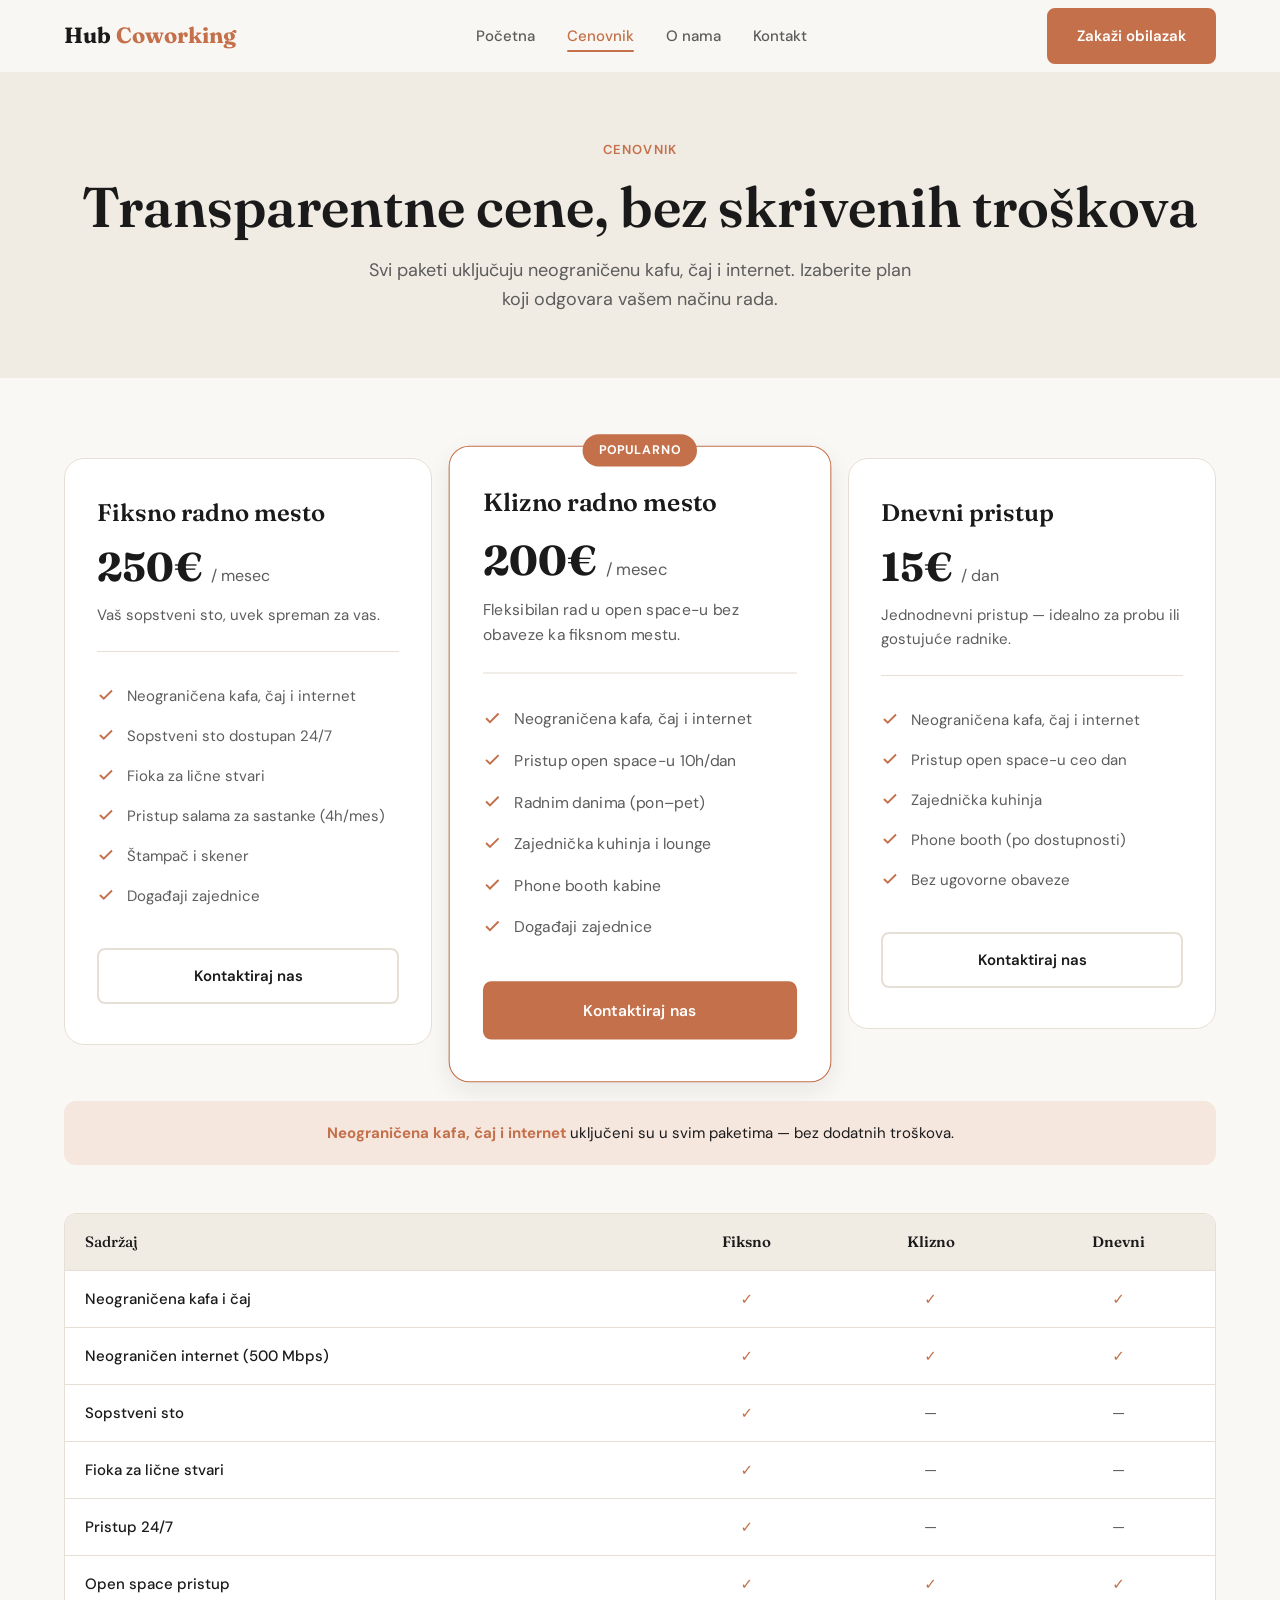
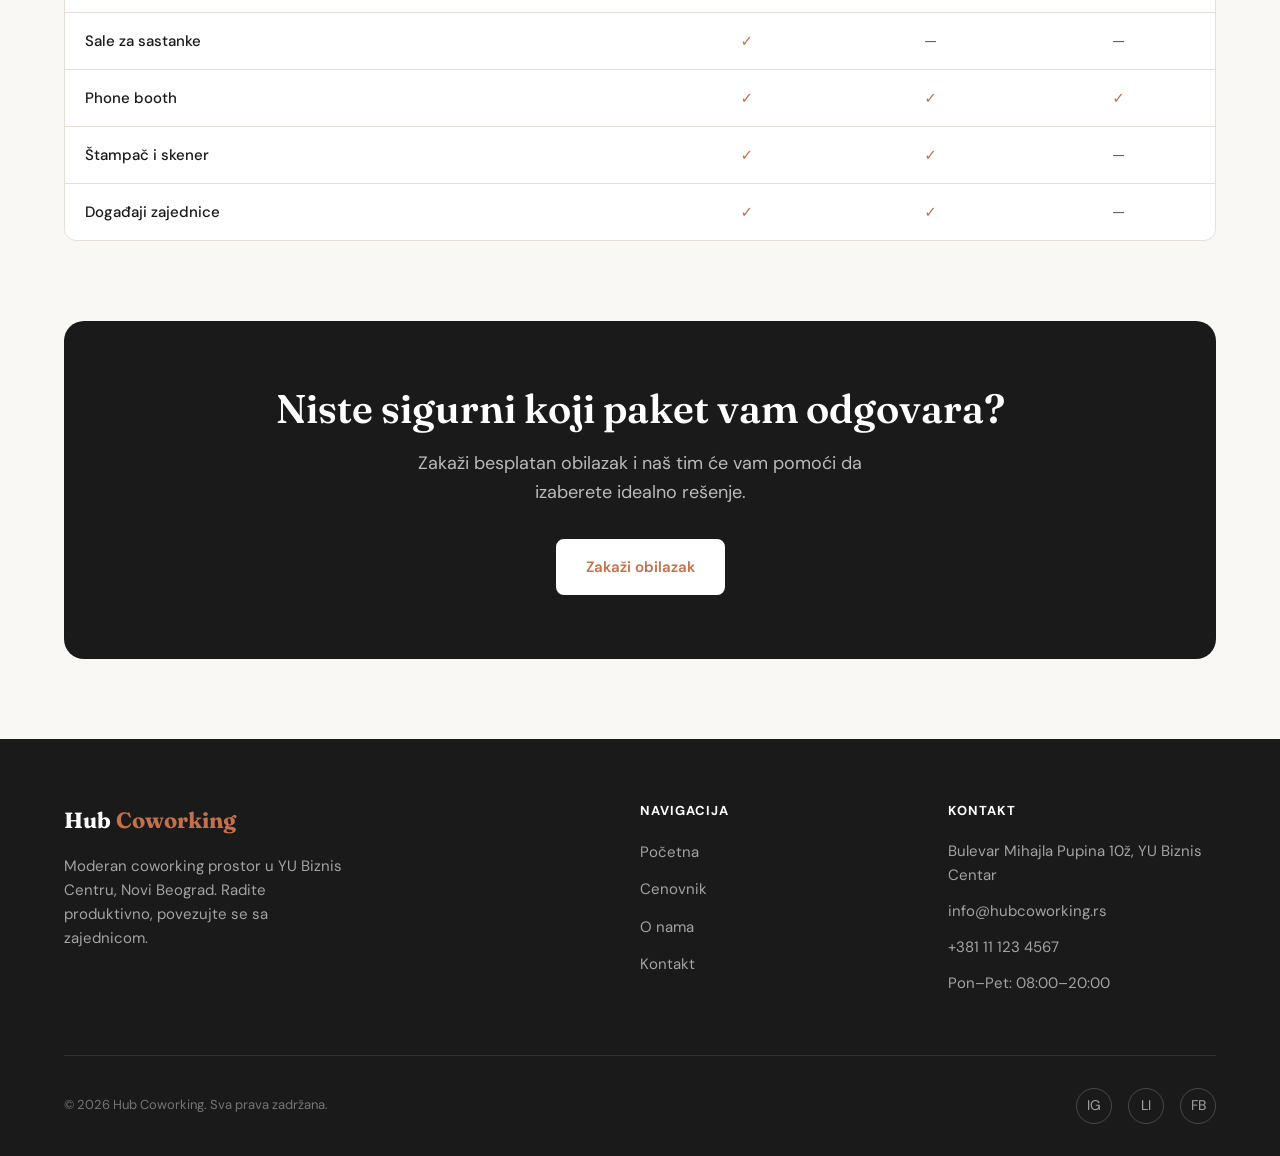
==== cenovnik.html @ 2e8828d9 "Init commit" ====
<!DOCTYPE html>
<html lang="sr">
<head>
  <meta charset="UTF-8">
  <meta name="viewport" content="width=device-width, initial-scale=1.0">
  <meta name="description" content="Cenovnik Hub Coworking — fiksno radno mesto, klizno radno mesto i dnevni pristup. Neograničena kafa, čaj i internet uključeni.">
  <title>Cenovnik — Hub Coworking</title>
  <link rel="preconnect" href="https://fonts.googleapis.com">
  <link rel="preconnect" href="https://fonts.gstatic.com" crossorigin>
  <link href="https://fonts.googleapis.com/css2?family=DM+Sans:ital,opsz,wght@0,9..40,400;0,9..40,500;0,9..40,600;0,9..40,700;1,9..40,400&family=Fraunces:opsz,wght@9..144,600;9..144,700&display=swap" rel="stylesheet">
  <link rel="stylesheet" href="css/styles.css">
</head>
<body>

  <header class="header" id="header">
    <div class="container nav">
      <a href="index.html" class="logo">Hub <span>Coworking</span></a>
      <nav class="nav-links">
        <a href="index.html">Početna</a>
        <a href="cenovnik.html" class="active">Cenovnik</a>
        <a href="o-nama.html">O nama</a>
        <a href="kontakt.html">Kontakt</a>
      </nav>
      <a href="kontakt.html" class="btn btn-primary nav-cta">Zakaži obilazak</a>
      <button class="nav-toggle" id="navToggle" aria-label="Otvori meni">
        <span></span>
        <span></span>
        <span></span>
      </button>
    </div>
  </header>

  <nav class="mobile-menu" id="mobileMenu">
    <a href="index.html">Početna</a>
    <a href="cenovnik.html" class="active">Cenovnik</a>
    <a href="o-nama.html">O nama</a>
    <a href="kontakt.html">Kontakt</a>
    <a href="kontakt.html" class="btn btn-primary">Zakaži obilazak</a>
  </nav>

  <main>
    <section class="page-hero">
      <div class="container reveal">
        <span class="section-label">Cenovnik</span>
        <h1>Transparentne cene, bez skrivenih troškova</h1>
        <p>Svi paketi uključuju neograničenu kafu, čaj i internet. Izaberite plan koji odgovara vašem načinu rada.</p>
      </div>
    </section>

    <section class="section">
      <div class="container">
        <div class="pricing-grid">
          <div class="pricing-card reveal">
            <h3>Fiksno radno mesto</h3>
            <div class="pricing-price">250€ <span>/ mesec</span></div>
            <p class="pricing-desc">Vaš sopstveni sto, uvek spreman za vas.</p>
            <ul class="pricing-features">
              <li>
                <svg width="18" height="18" viewBox="0 0 24 24" fill="none" stroke="currentColor" stroke-width="2.5"><polyline points="20 6 9 17 4 12"/></svg>
                Neograničena kafa, čaj i internet
              </li>
              <li>
                <svg width="18" height="18" viewBox="0 0 24 24" fill="none" stroke="currentColor" stroke-width="2.5"><polyline points="20 6 9 17 4 12"/></svg>
                Sopstveni sto dostupan 24/7
              </li>
              <li>
                <svg width="18" height="18" viewBox="0 0 24 24" fill="none" stroke="currentColor" stroke-width="2.5"><polyline points="20 6 9 17 4 12"/></svg>
                Fioka za lične stvari
              </li>
              <li>
                <svg width="18" height="18" viewBox="0 0 24 24" fill="none" stroke="currentColor" stroke-width="2.5"><polyline points="20 6 9 17 4 12"/></svg>
                Pristup salama za sastanke (4h/mes)
              </li>
              <li>
                <svg width="18" height="18" viewBox="0 0 24 24" fill="none" stroke="currentColor" stroke-width="2.5"><polyline points="20 6 9 17 4 12"/></svg>
                Štampač i skener
              </li>
              <li>
                <svg width="18" height="18" viewBox="0 0 24 24" fill="none" stroke="currentColor" stroke-width="2.5"><polyline points="20 6 9 17 4 12"/></svg>
                Događaji zajednice
              </li>
            </ul>
            <a href="kontakt.html" class="btn btn-outline">Kontaktiraj nas</a>
          </div>

          <div class="pricing-card featured reveal">
            <span class="pricing-badge">Popularno</span>
            <h3>Klizno radno mesto</h3>
            <div class="pricing-price">200€ <span>/ mesec</span></div>
            <p class="pricing-desc">Fleksibilan rad u open space-u bez obaveze ka fiksnom mestu.</p>
            <ul class="pricing-features">
              <li>
                <svg width="18" height="18" viewBox="0 0 24 24" fill="none" stroke="currentColor" stroke-width="2.5"><polyline points="20 6 9 17 4 12"/></svg>
                Neograničena kafa, čaj i internet
              </li>
              <li>
                <svg width="18" height="18" viewBox="0 0 24 24" fill="none" stroke="currentColor" stroke-width="2.5"><polyline points="20 6 9 17 4 12"/></svg>
                Pristup open space-u 10h/dan
              </li>
              <li>
                <svg width="18" height="18" viewBox="0 0 24 24" fill="none" stroke="currentColor" stroke-width="2.5"><polyline points="20 6 9 17 4 12"/></svg>
                Radnim danima (pon–pet)
              </li>
              <li>
                <svg width="18" height="18" viewBox="0 0 24 24" fill="none" stroke="currentColor" stroke-width="2.5"><polyline points="20 6 9 17 4 12"/></svg>
                Zajednička kuhinja i lounge
              </li>
              <li>
                <svg width="18" height="18" viewBox="0 0 24 24" fill="none" stroke="currentColor" stroke-width="2.5"><polyline points="20 6 9 17 4 12"/></svg>
                Phone booth kabine
              </li>
              <li>
                <svg width="18" height="18" viewBox="0 0 24 24" fill="none" stroke="currentColor" stroke-width="2.5"><polyline points="20 6 9 17 4 12"/></svg>
                Događaji zajednice
              </li>
            </ul>
            <a href="kontakt.html" class="btn btn-primary">Kontaktiraj nas</a>
          </div>

          <div class="pricing-card reveal">
            <h3>Dnevni pristup</h3>
            <div class="pricing-price">15€ <span>/ dan</span></div>
            <p class="pricing-desc">Jednodnevni pristup — idealno za probu ili gostujuće radnike.</p>
            <ul class="pricing-features">
              <li>
                <svg width="18" height="18" viewBox="0 0 24 24" fill="none" stroke="currentColor" stroke-width="2.5"><polyline points="20 6 9 17 4 12"/></svg>
                Neograničena kafa, čaj i internet
              </li>
              <li>
                <svg width="18" height="18" viewBox="0 0 24 24" fill="none" stroke="currentColor" stroke-width="2.5"><polyline points="20 6 9 17 4 12"/></svg>
                Pristup open space-u ceo dan
              </li>
              <li>
                <svg width="18" height="18" viewBox="0 0 24 24" fill="none" stroke="currentColor" stroke-width="2.5"><polyline points="20 6 9 17 4 12"/></svg>
                Zajednička kuhinja
              </li>
              <li>
                <svg width="18" height="18" viewBox="0 0 24 24" fill="none" stroke="currentColor" stroke-width="2.5"><polyline points="20 6 9 17 4 12"/></svg>
                Phone booth (po dostupnosti)
              </li>
              <li>
                <svg width="18" height="18" viewBox="0 0 24 24" fill="none" stroke="currentColor" stroke-width="2.5"><polyline points="20 6 9 17 4 12"/></svg>
                Bez ugovorne obaveze
              </li>
            </ul>
            <a href="kontakt.html" class="btn btn-outline">Kontaktiraj nas</a>
          </div>
        </div>

        <p class="pricing-note reveal">
          <strong>Neograničena kafa, čaj i internet</strong> uključeni su u svim paketima — bez dodatnih troškova.
        </p>

        <div class="comparison-table-wrapper reveal">
          <table class="comparison-table">
            <thead>
              <tr>
                <th>Sadržaj</th>
                <th>Fiksno</th>
                <th>Klizno</th>
                <th>Dnevni</th>
              </tr>
            </thead>
            <tbody>
              <tr>
                <td>Neograničena kafa i čaj</td>
                <td class="check">✓</td>
                <td class="check">✓</td>
                <td class="check">✓</td>
              </tr>
              <tr>
                <td>Neograničen internet (500 Mbps)</td>
                <td class="check">✓</td>
                <td class="check">✓</td>
                <td class="check">✓</td>
              </tr>
              <tr>
                <td>Sopstveni sto</td>
                <td class="check">✓</td>
                <td class="dash">—</td>
                <td class="dash">—</td>
              </tr>
              <tr>
                <td>Fioka za lične stvari</td>
                <td class="check">✓</td>
                <td class="dash">—</td>
                <td class="dash">—</td>
              </tr>
              <tr>
                <td>Pristup 24/7</td>
                <td class="check">✓</td>
                <td class="dash">—</td>
                <td class="dash">—</td>
              </tr>
              <tr>
                <td>Open space pristup</td>
                <td class="check">✓</td>
                <td class="check">✓</td>
                <td class="check">✓</td>
              </tr>
              <tr>
                <td>Sale za sastanke</td>
                <td class="check">✓</td>
                <td class="dash">—</td>
                <td class="dash">—</td>
              </tr>
              <tr>
                <td>Phone booth</td>
                <td class="check">✓</td>
                <td class="check">✓</td>
                <td class="check">✓</td>
              </tr>
              <tr>
                <td>Štampač i skener</td>
                <td class="check">✓</td>
                <td class="check">✓</td>
                <td class="dash">—</td>
              </tr>
              <tr>
                <td>Događaji zajednice</td>
                <td class="check">✓</td>
                <td class="check">✓</td>
                <td class="dash">—</td>
              </tr>
            </tbody>
          </table>
        </div>
      </div>
    </section>

    <section class="section" style="padding-top: 0;">
      <div class="container reveal">
        <div class="cta-banner">
          <h2>Niste sigurni koji paket vam odgovara?</h2>
          <p>Zakaži besplatan obilazak i naš tim će vam pomoći da izaberete idealno rešenje.</p>
          <a href="kontakt.html" class="btn btn-white">Zakaži obilazak</a>
        </div>
      </div>
    </section>
  </main>

  <footer class="footer">
    <div class="container">
      <div class="footer-grid">
        <div class="footer-brand">
          <a href="index.html" class="logo">Hub <span>Coworking</span></a>
          <p>Moderan coworking prostor u YU Biznis Centru, Novi Beograd. Radite produktivno, povezujte se sa zajednicom.</p>
        </div>
        <div>
          <h4>Navigacija</h4>
          <ul class="footer-links">
            <li><a href="index.html">Početna</a></li>
            <li><a href="cenovnik.html">Cenovnik</a></li>
            <li><a href="o-nama.html">O nama</a></li>
            <li><a href="kontakt.html">Kontakt</a></li>
          </ul>
        </div>
        <div>
          <h4>Kontakt</h4>
          <ul class="footer-contact">
            <li>Bulevar Mihajla Pupina 10ž, YU Biznis Centar</li>
            <li>info@hubcoworking.rs</li>
            <li>+381 11 123 4567</li>
            <li>Pon–Pet: 08:00–20:00</li>
          </ul>
        </div>
      </div>
      <div class="footer-bottom">
        <p>&copy; 2026 Hub Coworking. Sva prava zadržana.</p>
        <div class="footer-social">
          <a href="#" aria-label="Instagram">IG</a>
          <a href="#" aria-label="LinkedIn">LI</a>
          <a href="#" aria-label="Facebook">FB</a>
        </div>
      </div>
    </div>
  </footer>

  <script src="js/main.js"></script>
</body>
</html>
---- css/styles.css ----
/* ============================================
   Hub Coworking — Design System & Styles
   ============================================ */

/* --- CSS Custom Properties --- */
:root {
  --color-bg: #FAF8F5;
  --color-bg-alt: #F0EBE3;
  --color-surface: #FFFFFF;
  --color-text: #1A1A1A;
  --color-text-muted: #5C5C5C;
  --color-accent: #C4704A;
  --color-accent-hover: #A85A38;
  --color-accent-light: #F5E6DE;
  --color-border: #E5DFD6;
  --color-dark: #1A1A1A;

  --font-body: 'DM Sans', system-ui, sans-serif;
  --font-heading: 'Fraunces', Georgia, serif;

  --container-max: 1200px;
  --header-height: 72px;
  --radius-sm: 8px;
  --radius-md: 12px;
  --radius-lg: 20px;
  --shadow-sm: 0 2px 8px rgba(26, 26, 26, 0.06);
  --shadow-md: 0 8px 24px rgba(26, 26, 26, 0.08);
  --shadow-lg: 0 16px 48px rgba(26, 26, 26, 0.12);
  --transition: 0.25s ease;
}

/* --- Reset & Base --- */
*,
*::before,
*::after {
  box-sizing: border-box;
  margin: 0;
  padding: 0;
}

html {
  scroll-behavior: smooth;
}

body {
  font-family: var(--font-body);
  font-size: 1rem;
  line-height: 1.6;
  color: var(--color-text);
  background-color: var(--color-bg);
  -webkit-font-smoothing: antialiased;
}

img {
  max-width: 100%;
  height: auto;
  display: block;
}

a {
  color: inherit;
  text-decoration: none;
  transition: color var(--transition);
}

ul {
  list-style: none;
}

h1, h2, h3, h4 {
  font-family: var(--font-heading);
  font-weight: 600;
  line-height: 1.2;
}

h1 { font-size: clamp(2.25rem, 5vw, 3.5rem); }
h2 { font-size: clamp(1.75rem, 3.5vw, 2.5rem); }
h3 { font-size: clamp(1.25rem, 2.5vw, 1.5rem); }

p {
  color: var(--color-text-muted);
}

/* --- Layout --- */
.container {
  width: 100%;
  max-width: var(--container-max);
  margin: 0 auto;
  padding: 0 1.5rem;
}

.section {
  padding: 5rem 0;
}

.section-header {
  text-align: center;
  max-width: 640px;
  margin: 0 auto 3rem;
}

.section-header h2 {
  margin-bottom: 1rem;
  color: var(--color-text);
}

.section-header p {
  font-size: 1.125rem;
}

.section-label {
  display: inline-block;
  font-size: 0.8125rem;
  font-weight: 600;
  letter-spacing: 0.08em;
  text-transform: uppercase;
  color: var(--color-accent);
  margin-bottom: 0.75rem;
}

.grid-2 {
  display: grid;
  grid-template-columns: 1fr;
  gap: 3rem;
  align-items: center;
}

.grid-3 {
  display: grid;
  grid-template-columns: 1fr;
  gap: 1.5rem;
}

/* --- Buttons --- */
.btn {
  display: inline-flex;
  align-items: center;
  justify-content: center;
  gap: 0.5rem;
  padding: 0.875rem 1.75rem;
  font-family: var(--font-body);
  font-size: 0.9375rem;
  font-weight: 600;
  border-radius: var(--radius-sm);
  border: 2px solid transparent;
  cursor: pointer;
  transition: all var(--transition);
  white-space: nowrap;
}

.btn-primary {
  background-color: var(--color-accent);
  color: #fff;
  border-color: var(--color-accent);
}

.btn-primary:hover {
  background-color: var(--color-accent-hover);
  border-color: var(--color-accent-hover);
  color: #fff;
}

.btn-outline {
  background-color: transparent;
  color: var(--color-text);
  border-color: var(--color-border);
}

.btn-outline:hover {
  border-color: var(--color-accent);
  color: var(--color-accent);
}

.btn-outline-light {
  background-color: transparent;
  color: #fff;
  border-color: rgba(255, 255, 255, 0.5);
}

.btn-outline-light:hover {
  background-color: rgba(255, 255, 255, 0.1);
  border-color: #fff;
  color: #fff;
}

.btn-white {
  background-color: #fff;
  color: var(--color-accent);
  border-color: #fff;
}

.btn-white:hover {
  background-color: var(--color-accent-light);
  color: var(--color-accent-hover);
}

.btn-group {
  display: flex;
  flex-wrap: wrap;
  gap: 1rem;
}

/* --- Header / Nav --- */
.header {
  position: fixed;
  top: 0;
  left: 0;
  right: 0;
  z-index: 1000;
  height: var(--header-height);
  background-color: rgba(250, 248, 245, 0.92);
  backdrop-filter: blur(12px);
  border-bottom: 1px solid transparent;
  transition: box-shadow var(--transition), border-color var(--transition);
}

.header.scrolled {
  box-shadow: var(--shadow-sm);
  border-bottom-color: var(--color-border);
}

.nav {
  display: flex;
  align-items: center;
  justify-content: space-between;
  height: var(--header-height);
}

.logo {
  font-family: var(--font-heading);
  font-size: 1.375rem;
  font-weight: 700;
  color: var(--color-text);
}

.logo span {
  color: var(--color-accent);
}

.nav-links {
  display: none;
  align-items: center;
  gap: 2rem;
}

.nav-links a {
  font-size: 0.9375rem;
  font-weight: 500;
  color: var(--color-text-muted);
  position: relative;
}

.nav-links a:hover,
.nav-links a.active {
  color: var(--color-accent);
}

.nav-links a.active::after {
  content: '';
  position: absolute;
  bottom: -4px;
  left: 0;
  right: 0;
  height: 2px;
  background-color: var(--color-accent);
  border-radius: 1px;
}

.nav-cta {
  display: none;
}

.nav-toggle {
  display: flex;
  flex-direction: column;
  justify-content: center;
  gap: 5px;
  width: 40px;
  height: 40px;
  background: none;
  border: none;
  cursor: pointer;
  padding: 8px;
}

.nav-toggle span {
  display: block;
  width: 100%;
  height: 2px;
  background-color: var(--color-text);
  border-radius: 2px;
  transition: all var(--transition);
}

.nav-toggle.open span:nth-child(1) {
  transform: translateY(7px) rotate(45deg);
}

.nav-toggle.open span:nth-child(2) {
  opacity: 0;
}

.nav-toggle.open span:nth-child(3) {
  transform: translateY(-7px) rotate(-45deg);
}

.mobile-menu {
  position: fixed;
  top: var(--header-height);
  left: 0;
  right: 0;
  bottom: 0;
  background-color: var(--color-bg);
  padding: 2rem 1.5rem;
  transform: translateX(100%);
  transition: transform var(--transition);
  z-index: 999;
  overflow-y: auto;
}

.mobile-menu.open {
  transform: translateX(0);
}

.mobile-menu a {
  display: block;
  font-size: 1.25rem;
  font-weight: 500;
  padding: 1rem 0;
  border-bottom: 1px solid var(--color-border);
  color: var(--color-text);
}

.mobile-menu a.active {
  color: var(--color-accent);
}

.mobile-menu .btn {
  width: 100%;
  margin-top: 1.5rem;
}

/* --- Hero --- */
.hero {
  position: relative;
  min-height: 90vh;
  display: flex;
  align-items: center;
  padding-top: var(--header-height);
  overflow: hidden;
}

.hero-bg {
  position: absolute;
  inset: 0;
  z-index: 0;
}

.hero-bg img {
  width: 100%;
  height: 100%;
  object-fit: cover;
}

.hero-overlay {
  position: absolute;
  inset: 0;
  background: linear-gradient(
    135deg,
    rgba(26, 26, 26, 0.75) 0%,
    rgba(26, 26, 26, 0.45) 100%
  );
}

.hero-content {
  position: relative;
  z-index: 1;
  max-width: 720px;
  color: #fff;
  padding: 4rem 0;
}

.hero-content h1 {
  color: #fff;
  margin-bottom: 1.25rem;
}

.hero-content .hero-subtitle {
  font-size: 1.125rem;
  color: rgba(255, 255, 255, 0.85);
  margin-bottom: 0.5rem;
}

.hero-content .hero-address {
  display: inline-flex;
  align-items: center;
  gap: 0.5rem;
  font-size: 0.9375rem;
  color: rgba(255, 255, 255, 0.7);
  margin-bottom: 2rem;
}

.hero-content .hero-address svg {
  flex-shrink: 0;
}

/* --- Page Hero (inner pages) --- */
.page-hero {
  padding: calc(var(--header-height) + 4rem) 0 4rem;
  background-color: var(--color-bg-alt);
  text-align: center;
}

.page-hero h1 {
  margin-bottom: 1rem;
}

.page-hero p {
  font-size: 1.125rem;
  max-width: 560px;
  margin: 0 auto;
}

/* --- Cards --- */
.card {
  background-color: var(--color-surface);
  border-radius: var(--radius-md);
  padding: 2rem;
  box-shadow: var(--shadow-sm);
  border: 1px solid var(--color-border);
  transition: box-shadow var(--transition), transform var(--transition);
}

.card:hover {
  box-shadow: var(--shadow-md);
}

/* --- Amenity Cards --- */
.amenities-grid {
  display: grid;
  grid-template-columns: 1fr;
  gap: 1.5rem;
}

.amenity-card {
  background-color: var(--color-surface);
  border-radius: var(--radius-md);
  padding: 1.75rem;
  border: 1px solid var(--color-border);
  text-align: center;
  transition: transform var(--transition), box-shadow var(--transition);
}

.amenity-card:hover {
  transform: translateY(-4px);
  box-shadow: var(--shadow-md);
}

.amenity-icon {
  width: 56px;
  height: 56px;
  margin: 0 auto 1rem;
  background-color: var(--color-accent-light);
  border-radius: var(--radius-sm);
  display: flex;
  align-items: center;
  justify-content: center;
  font-size: 1.5rem;
}

.amenity-card h3 {
  font-family: var(--font-body);
  font-size: 1.0625rem;
  font-weight: 600;
  margin-bottom: 0.5rem;
  color: var(--color-text);
}

.amenity-card p {
  font-size: 0.875rem;
}

/* --- Gallery --- */
.gallery-grid {
  display: grid;
  grid-template-columns: 1fr;
  gap: 1rem;
}

.gallery-item {
  border-radius: var(--radius-md);
  overflow: hidden;
  aspect-ratio: 4 / 3;
}

.gallery-item img {
  width: 100%;
  height: 100%;
  object-fit: cover;
  transition: transform 0.4s ease;
}

.gallery-item:hover img {
  transform: scale(1.05);
}

/* --- Pricing Cards --- */
.pricing-grid {
  display: grid;
  grid-template-columns: 1fr;
  gap: 1.5rem;
  align-items: start;
}

.pricing-card {
  background-color: var(--color-surface);
  border-radius: var(--radius-lg);
  padding: 2.5rem 2rem;
  border: 1px solid var(--color-border);
  position: relative;
  transition: box-shadow var(--transition), transform var(--transition);
}

.pricing-card:hover {
  box-shadow: var(--shadow-md);
}

.pricing-card.featured {
  border-color: var(--color-accent);
  box-shadow: var(--shadow-md);
}

.pricing-badge {
  position: absolute;
  top: -12px;
  left: 50%;
  transform: translateX(-50%);
  background-color: var(--color-accent);
  color: #fff;
  font-size: 0.75rem;
  font-weight: 700;
  letter-spacing: 0.05em;
  text-transform: uppercase;
  padding: 0.375rem 1rem;
  border-radius: 100px;
}

.pricing-card h3 {
  font-family: var(--font-heading);
  margin-bottom: 0.5rem;
}

.pricing-price {
  font-family: var(--font-heading);
  font-size: 2.5rem;
  font-weight: 700;
  color: var(--color-text);
  margin-bottom: 0.25rem;
}

.pricing-price span {
  font-family: var(--font-body);
  font-size: 1rem;
  font-weight: 400;
  color: var(--color-text-muted);
}

.pricing-desc {
  font-size: 0.9375rem;
  margin-bottom: 1.5rem;
  padding-bottom: 1.5rem;
  border-bottom: 1px solid var(--color-border);
}

.pricing-features {
  margin-bottom: 2rem;
}

.pricing-features li {
  display: flex;
  align-items: flex-start;
  gap: 0.75rem;
  padding: 0.5rem 0;
  font-size: 0.9375rem;
  color: var(--color-text-muted);
}

.pricing-features li svg {
  flex-shrink: 0;
  margin-top: 2px;
  color: var(--color-accent);
}

.pricing-card .btn {
  width: 100%;
}

.pricing-note {
  text-align: center;
  margin-top: 2rem;
  padding: 1.25rem 1.5rem;
  background-color: var(--color-accent-light);
  border-radius: var(--radius-md);
  font-size: 0.9375rem;
  color: var(--color-text);
}

.pricing-note strong {
  color: var(--color-accent);
}

/* --- Comparison Table --- */
.comparison-table-wrapper {
  overflow-x: auto;
  margin-top: 3rem;
  border-radius: var(--radius-md);
  border: 1px solid var(--color-border);
  background-color: var(--color-surface);
}

.comparison-table {
  width: 100%;
  border-collapse: collapse;
  font-size: 0.9375rem;
}

.comparison-table th,
.comparison-table td {
  padding: 1rem 1.25rem;
  text-align: center;
  border-bottom: 1px solid var(--color-border);
}

.comparison-table th:first-child,
.comparison-table td:first-child {
  text-align: left;
  font-weight: 500;
  color: var(--color-text);
}

.comparison-table thead th {
  background-color: var(--color-bg-alt);
  font-family: var(--font-heading);
  font-weight: 600;
  color: var(--color-text);
}

.comparison-table tbody tr:last-child td {
  border-bottom: none;
}

.comparison-table .check {
  color: var(--color-accent);
  font-weight: 700;
}

.comparison-table .dash {
  color: var(--color-text-muted);
}

/* --- CTA Banner --- */
.cta-banner {
  background-color: var(--color-dark);
  border-radius: var(--radius-lg);
  padding: 4rem 2rem;
  text-align: center;
  color: #fff;
}

.cta-banner h2 {
  color: #fff;
  margin-bottom: 1rem;
}

.cta-banner p {
  color: rgba(255, 255, 255, 0.7);
  font-size: 1.125rem;
  margin-bottom: 2rem;
  max-width: 480px;
  margin-left: auto;
  margin-right: auto;
}

/* --- About Page --- */
.values-grid {
  display: grid;
  grid-template-columns: 1fr;
  gap: 1.5rem;
}

.value-card {
  background-color: var(--color-surface);
  border-radius: var(--radius-md);
  padding: 2rem;
  border: 1px solid var(--color-border);
}

.value-card .value-number {
  font-family: var(--font-heading);
  font-size: 2rem;
  font-weight: 700;
  color: var(--color-accent);
  margin-bottom: 0.75rem;
}

.value-card h3 {
  font-family: var(--font-body);
  font-size: 1.125rem;
  font-weight: 600;
  margin-bottom: 0.5rem;
}

.stats-grid {
  display: grid;
  grid-template-columns: repeat(2, 1fr);
  gap: 1.5rem;
}

.stat-item {
  text-align: center;
  padding: 2rem 1rem;
  background-color: var(--color-surface);
  border-radius: var(--radius-md);
  border: 1px solid var(--color-border);
}

.stat-number {
  font-family: var(--font-heading);
  font-size: 2.5rem;
  font-weight: 700;
  color: var(--color-accent);
  line-height: 1;
  margin-bottom: 0.5rem;
}

.stat-label {
  font-size: 0.875rem;
  color: var(--color-text-muted);
}

.about-image {
  border-radius: var(--radius-lg);
  overflow: hidden;
  box-shadow: var(--shadow-md);
}

.about-image img {
  width: 100%;
  height: 100%;
  object-fit: cover;
}

/* --- Contact Page --- */
.contact-grid {
  display: grid;
  grid-template-columns: 1fr;
  gap: 3rem;
}

.contact-info-card {
  background-color: var(--color-surface);
  border-radius: var(--radius-md);
  padding: 2rem;
  border: 1px solid var(--color-border);
}

.contact-info-item {
  display: flex;
  gap: 1rem;
  padding: 1rem 0;
  border-bottom: 1px solid var(--color-border);
}

.contact-info-item:last-child {
  border-bottom: none;
}

.contact-info-icon {
  width: 44px;
  height: 44px;
  background-color: var(--color-accent-light);
  border-radius: var(--radius-sm);
  display: flex;
  align-items: center;
  justify-content: center;
  flex-shrink: 0;
  font-size: 1.125rem;
}

.contact-info-item h4 {
  font-family: var(--font-body);
  font-size: 0.8125rem;
  font-weight: 600;
  text-transform: uppercase;
  letter-spacing: 0.05em;
  color: var(--color-text-muted);
  margin-bottom: 0.25rem;
}

.contact-info-item p,
.contact-info-item a {
  font-size: 0.9375rem;
  color: var(--color-text);
}

.contact-info-item a:hover {
  color: var(--color-accent);
}

/* --- Form --- */
.form {
  background-color: var(--color-surface);
  border-radius: var(--radius-md);
  padding: 2rem;
  border: 1px solid var(--color-border);
}

.form-group {
  margin-bottom: 1.25rem;
}

.form-group label {
  display: block;
  font-size: 0.875rem;
  font-weight: 600;
  margin-bottom: 0.5rem;
  color: var(--color-text);
}

.form-group input,
.form-group select,
.form-group textarea {
  width: 100%;
  padding: 0.75rem 1rem;
  font-family: var(--font-body);
  font-size: 0.9375rem;
  border: 1px solid var(--color-border);
  border-radius: var(--radius-sm);
  background-color: var(--color-bg);
  color: var(--color-text);
  transition: border-color var(--transition), box-shadow var(--transition);
}

.form-group input:focus,
.form-group select:focus,
.form-group textarea:focus {
  outline: none;
  border-color: var(--color-accent);
  box-shadow: 0 0 0 3px var(--color-accent-light);
}

.form-group textarea {
  min-height: 140px;
  resize: vertical;
}

.form-group.error input,
.form-group.error select,
.form-group.error textarea {
  border-color: #D64545;
}

.form-error {
  font-size: 0.8125rem;
  color: #D64545;
  margin-top: 0.375rem;
  display: none;
}

.form-group.error .form-error {
  display: block;
}

.form-success {
  display: none;
  text-align: center;
  padding: 3rem 2rem;
}

.form-success.visible {
  display: block;
}

.form-success-icon {
  width: 64px;
  height: 64px;
  margin: 0 auto 1.5rem;
  background-color: #E8F5E9;
  border-radius: 50%;
  display: flex;
  align-items: center;
  justify-content: center;
  font-size: 1.75rem;
}

.form-success h3 {
  margin-bottom: 0.75rem;
}

.form-body.hidden {
  display: none;
}

/* --- Map --- */
.map-container {
  border-radius: var(--radius-md);
  overflow: hidden;
  border: 1px solid var(--color-border);
  margin-top: 3rem;
}

.map-container iframe {
  width: 100%;
  height: 400px;
  border: 0;
  display: block;
}

/* --- Footer --- */
.footer {
  background-color: var(--color-dark);
  color: rgba(255, 255, 255, 0.7);
  padding: 4rem 0 2rem;
}

.footer-grid {
  display: grid;
  grid-template-columns: 1fr;
  gap: 2.5rem;
  margin-bottom: 3rem;
}

.footer-brand .logo {
  color: #fff;
  margin-bottom: 1rem;
  display: inline-block;
}

.footer-brand p {
  font-size: 0.9375rem;
  color: rgba(255, 255, 255, 0.6);
  max-width: 280px;
}

.footer h4 {
  font-family: var(--font-body);
  font-size: 0.8125rem;
  font-weight: 700;
  text-transform: uppercase;
  letter-spacing: 0.08em;
  color: #fff;
  margin-bottom: 1.25rem;
}

.footer-links li {
  margin-bottom: 0.75rem;
}

.footer-links a {
  font-size: 0.9375rem;
  color: rgba(255, 255, 255, 0.6);
  transition: color var(--transition);
}

.footer-links a:hover {
  color: var(--color-accent);
}

.footer-contact li {
  font-size: 0.9375rem;
  margin-bottom: 0.75rem;
  color: rgba(255, 255, 255, 0.6);
}

.footer-bottom {
  padding-top: 2rem;
  border-top: 1px solid rgba(255, 255, 255, 0.1);
  display: flex;
  flex-direction: column;
  gap: 1rem;
  align-items: center;
  text-align: center;
}

.footer-bottom p {
  font-size: 0.8125rem;
  color: rgba(255, 255, 255, 0.4);
}

.footer-social {
  display: flex;
  gap: 1rem;
}

.footer-social a {
  width: 36px;
  height: 36px;
  border-radius: 50%;
  border: 1px solid rgba(255, 255, 255, 0.2);
  display: flex;
  align-items: center;
  justify-content: center;
  font-size: 0.875rem;
  color: rgba(255, 255, 255, 0.6);
  transition: all var(--transition);
}

.footer-social a:hover {
  background-color: var(--color-accent);
  border-color: var(--color-accent);
  color: #fff;
}

/* --- Intro Section --- */
.intro-text h2 {
  margin-bottom: 1.25rem;
}

.intro-text p {
  margin-bottom: 1rem;
  font-size: 1.0625rem;
}

.intro-image {
  border-radius: var(--radius-lg);
  overflow: hidden;
  box-shadow: var(--shadow-md);
}

.intro-image img {
  width: 100%;
  height: 100%;
  object-fit: cover;
  aspect-ratio: 4 / 3;
}

/* --- Text Link --- */
.text-link {
  display: inline-flex;
  align-items: center;
  gap: 0.5rem;
  font-weight: 600;
  color: var(--color-accent);
  margin-top: 2rem;
  transition: gap var(--transition);
}

.text-link:hover {
  gap: 0.75rem;
}

/* --- Reveal Animation --- */
.reveal {
  opacity: 0;
  transform: translateY(24px);
  transition: opacity 0.6s ease, transform 0.6s ease;
}

.reveal.visible {
  opacity: 1;
  transform: translateY(0);
}

/* --- Responsive --- */
@media (min-width: 768px) {
  .grid-2 {
    grid-template-columns: 1fr 1fr;
  }

  .grid-3 {
    grid-template-columns: repeat(3, 1fr);
  }

  .amenities-grid {
    grid-template-columns: repeat(2, 1fr);
  }

  .gallery-grid {
    grid-template-columns: repeat(2, 1fr);
  }

  .pricing-grid {
    grid-template-columns: repeat(3, 1fr);
  }

  .pricing-card.featured {
    transform: scale(1.04);
  }

  .values-grid {
    grid-template-columns: repeat(3, 1fr);
  }

  .contact-grid {
    grid-template-columns: 1fr 1fr;
  }

  .footer-grid {
    grid-template-columns: 2fr 1fr 1fr;
  }

  .footer-bottom {
    flex-direction: row;
    justify-content: space-between;
    text-align: left;
  }
}

@media (min-width: 1024px) {
  .nav-links {
    display: flex;
  }

  .nav-cta {
    display: inline-flex;
  }

  .nav-toggle {
    display: none;
  }

  .amenities-grid {
    grid-template-columns: repeat(3, 1fr);
  }

  .gallery-grid {
    grid-template-columns: repeat(3, 1fr);
  }

  .stats-grid {
    grid-template-columns: repeat(4, 1fr);
  }
}
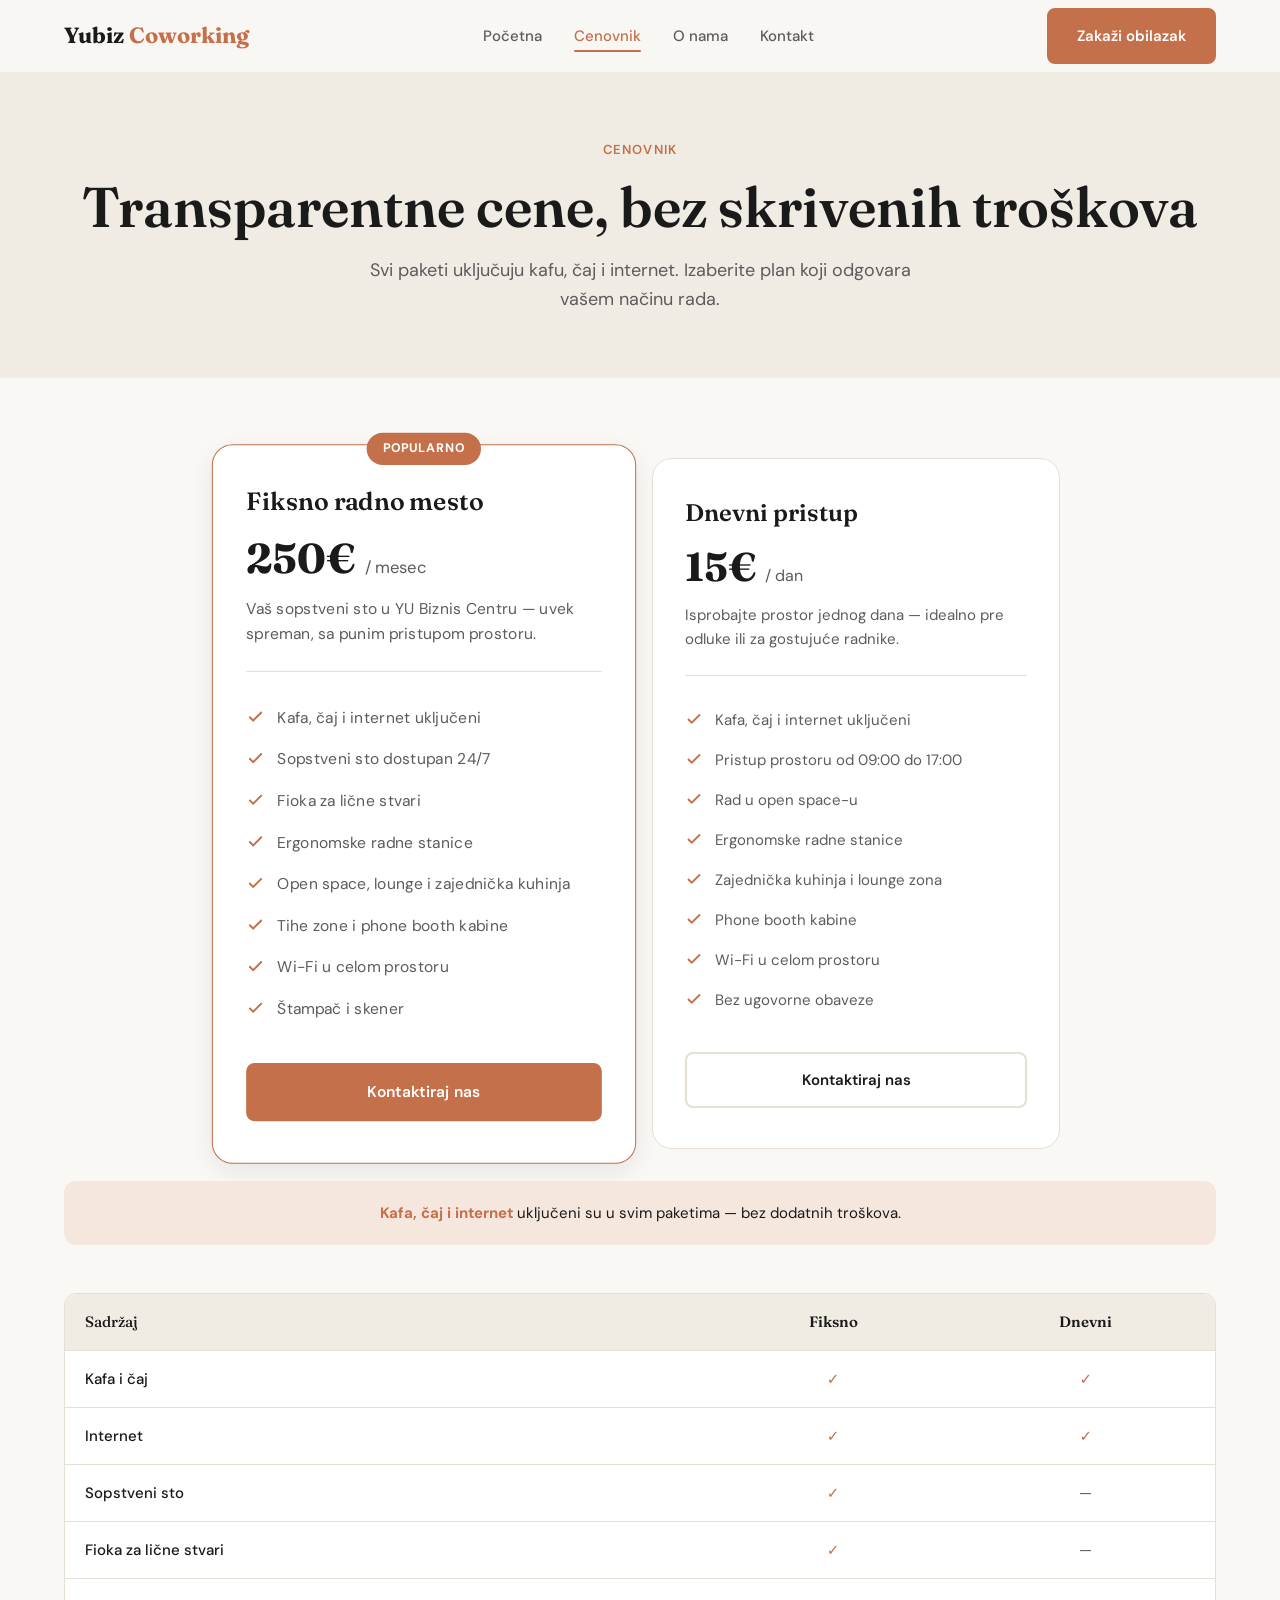
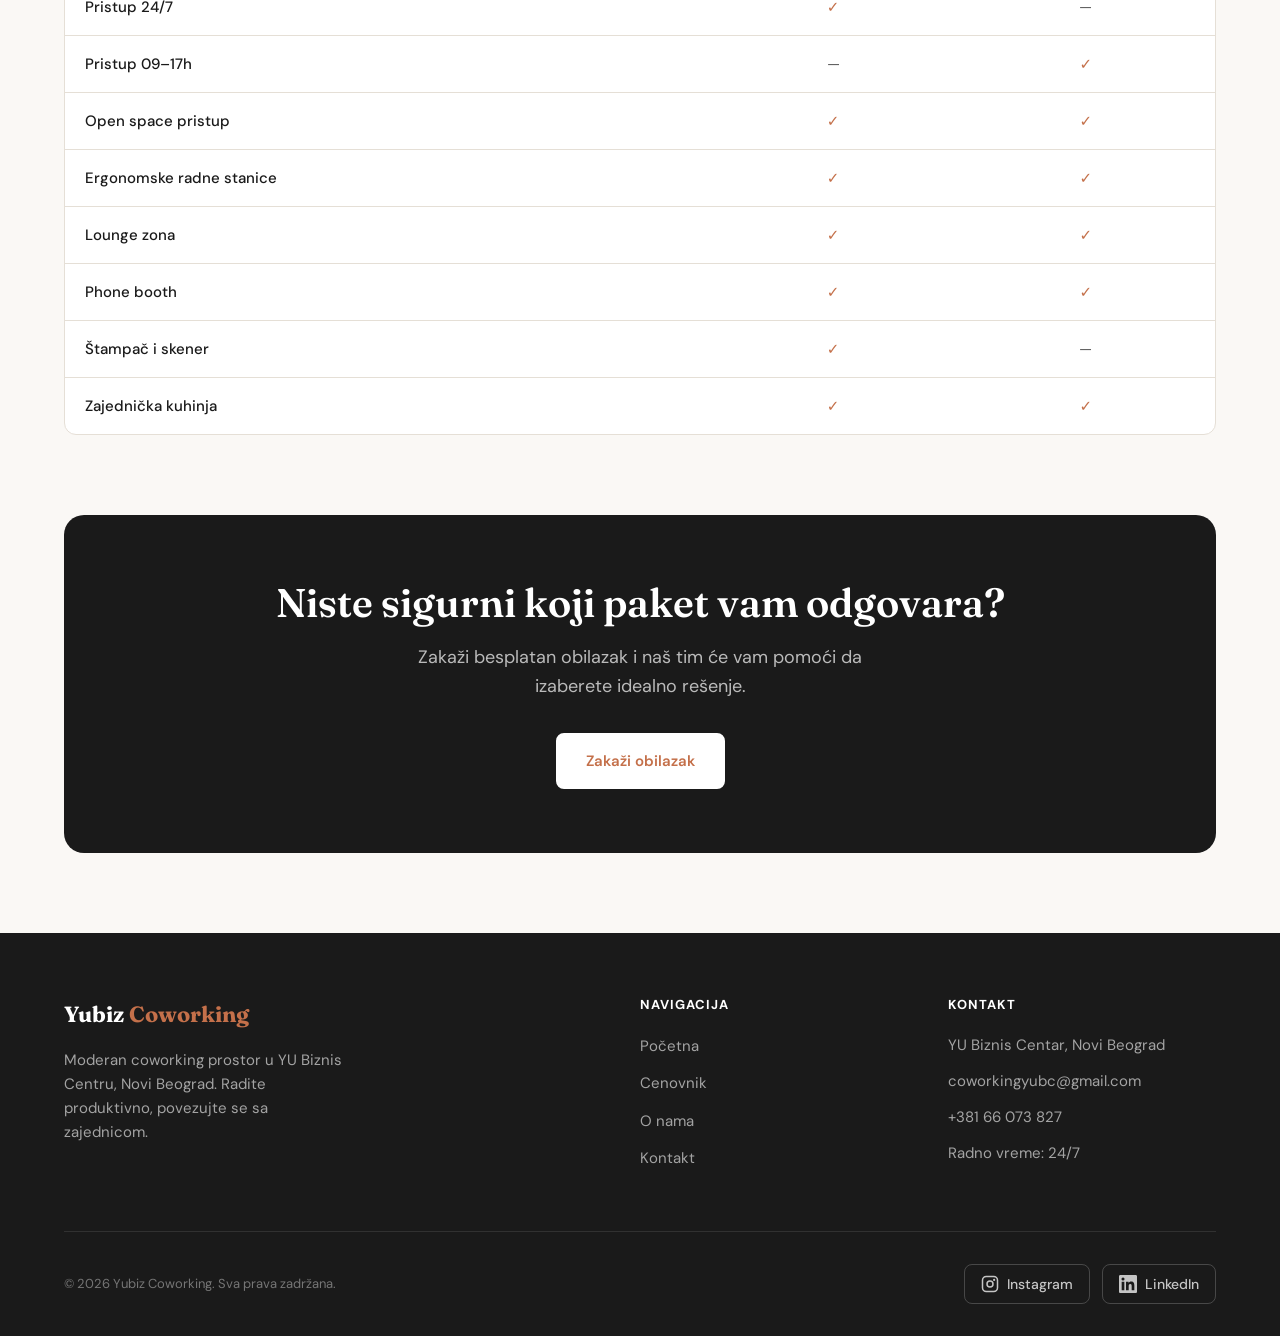
==== commit cc490b71: "Update branding and content across all pages to reflect the new name "Yubiz Coworking". Enhance meta" ====
--- a/cenovnik.html
+++ b/cenovnik.html
@@ -3,8 +3,23 @@
 <head>
   <meta charset="UTF-8">
   <meta name="viewport" content="width=device-width, initial-scale=1.0">
-  <meta name="description" content="Cenovnik Hub Coworking — fiksno radno mesto, klizno radno mesto i dnevni pristup. Neograničena kafa, čaj i internet uključeni.">
-  <title>Cenovnik — Hub Coworking</title>
+  <meta name="description" content="Cenovnik Yubiz Coworking — fiksno radno mesto i dnevni pristup. Kafa, čaj i internet uključeni.">
+  <meta property="og:type" content="website">
+  <meta property="og:site_name" content="Yubiz Coworking">
+  <meta property="og:locale" content="sr_RS">
+  <meta property="og:title" content="Cenovnik — Yubiz Coworking">
+  <meta property="og:description" content="Fiksno radno mesto 250€/mes i dnevni pristup 15€/dan. Kafa, čaj i internet uključeni u YU Biznis Centru.">
+  <meta property="og:url" content="https://dusanb994.github.io/coworking/cenovnik.html">
+  <meta property="og:image" content="https://dusanb994.github.io/coworking/assets/images/open-space-3.png">
+  <meta property="og:image:width" content="1024">
+  <meta property="og:image:height" content="682">
+  <meta property="og:image:alt" content="Open space u Yubiz Coworking prostoru, Novi Beograd">
+  <meta name="twitter:card" content="summary_large_image">
+  <meta name="twitter:title" content="Cenovnik — Yubiz Coworking">
+  <meta name="twitter:description" content="Fiksno radno mesto i dnevni pristup — pogledajte pakete i cene.">
+  <meta name="twitter:image" content="https://dusanb994.github.io/coworking/assets/images/open-space-3.png">
+  <title>Cenovnik — Yubiz Coworking</title>
+  <link rel="icon" href="assets/favicon.svg" type="image/svg+xml">
   <link rel="preconnect" href="https://fonts.googleapis.com">
   <link rel="preconnect" href="https://fonts.gstatic.com" crossorigin>
   <link href="https://fonts.googleapis.com/css2?family=DM+Sans:ital,opsz,wght@0,9..40,400;0,9..40,500;0,9..40,600;0,9..40,700;1,9..40,400&family=Fraunces:opsz,wght@9..144,600;9..144,700&display=swap" rel="stylesheet">
@@ -14,7 +29,7 @@
 
   <header class="header" id="header">
     <div class="container nav">
-      <a href="index.html" class="logo">Hub <span>Coworking</span></a>
+      <a href="index.html" class="logo">Yubiz <span>Coworking</span></a>
       <nav class="nav-links">
         <a href="index.html">Početna</a>
         <a href="cenovnik.html" class="active">Cenovnik</a>
@@ -43,21 +58,22 @@
       <div class="container reveal">
         <span class="section-label">Cenovnik</span>
         <h1>Transparentne cene, bez skrivenih troškova</h1>
-        <p>Svi paketi uključuju neograničenu kafu, čaj i internet. Izaberite plan koji odgovara vašem načinu rada.</p>
+        <p>Svi paketi uključuju kafu, čaj i internet. Izaberite plan koji odgovara vašem načinu rada.</p>
       </div>
     </section>
 
     <section class="section">
       <div class="container">
-        <div class="pricing-grid">
-          <div class="pricing-card reveal">
+        <div class="pricing-grid pricing-grid-2">
+          <div class="pricing-card featured reveal">
+            <span class="pricing-badge">Popularno</span>
             <h3>Fiksno radno mesto</h3>
             <div class="pricing-price">250€ <span>/ mesec</span></div>
-            <p class="pricing-desc">Vaš sopstveni sto, uvek spreman za vas.</p>
+            <p class="pricing-desc">Vaš sopstveni sto u YU Biznis Centru — uvek spreman, sa punim pristupom prostoru.</p>
             <ul class="pricing-features">
               <li>
                 <svg width="18" height="18" viewBox="0 0 24 24" fill="none" stroke="currentColor" stroke-width="2.5"><polyline points="20 6 9 17 4 12"/></svg>
-                Neograničena kafa, čaj i internet
+                Kafa, čaj i internet uključeni
               </li>
               <li>
                 <svg width="18" height="18" viewBox="0 0 24 24" fill="none" stroke="currentColor" stroke-width="2.5"><polyline points="20 6 9 17 4 12"/></svg>
@@ -69,86 +85,72 @@
               </li>
               <li>
                 <svg width="18" height="18" viewBox="0 0 24 24" fill="none" stroke="currentColor" stroke-width="2.5"><polyline points="20 6 9 17 4 12"/></svg>
-                Pristup salama za sastanke (4h/mes)
+                Ergonomske radne stanice
+              </li>
+              <li>
+                <svg width="18" height="18" viewBox="0 0 24 24" fill="none" stroke="currentColor" stroke-width="2.5"><polyline points="20 6 9 17 4 12"/></svg>
+                Open space, lounge i zajednička kuhinja
+              </li>
+              <li>
+                <svg width="18" height="18" viewBox="0 0 24 24" fill="none" stroke="currentColor" stroke-width="2.5"><polyline points="20 6 9 17 4 12"/></svg>
+                Tihe zone i phone booth kabine
+              </li>
+              <li>
+                <svg width="18" height="18" viewBox="0 0 24 24" fill="none" stroke="currentColor" stroke-width="2.5"><polyline points="20 6 9 17 4 12"/></svg>
+                Wi-Fi u celom prostoru
               </li>
               <li>
                 <svg width="18" height="18" viewBox="0 0 24 24" fill="none" stroke="currentColor" stroke-width="2.5"><polyline points="20 6 9 17 4 12"/></svg>
                 Štampač i skener
               </li>
-              <li>
-                <svg width="18" height="18" viewBox="0 0 24 24" fill="none" stroke="currentColor" stroke-width="2.5"><polyline points="20 6 9 17 4 12"/></svg>
-                Događaji zajednice
+            </ul>
+            <a href="kontakt.html" class="btn btn-primary">Kontaktiraj nas</a>
+          </div>
+
+          <div class="pricing-card reveal">
+            <h3>Dnevni pristup</h3>
+            <div class="pricing-price">15€ <span>/ dan</span></div>
+            <p class="pricing-desc">Isprobajte prostor jednog dana — idealno pre odluke ili za gostujuće radnike.</p>
+            <ul class="pricing-features">
+              <li>
+                <svg width="18" height="18" viewBox="0 0 24 24" fill="none" stroke="currentColor" stroke-width="2.5"><polyline points="20 6 9 17 4 12"/></svg>
+                Kafa, čaj i internet uključeni
+              </li>
+              <li>
+                <svg width="18" height="18" viewBox="0 0 24 24" fill="none" stroke="currentColor" stroke-width="2.5"><polyline points="20 6 9 17 4 12"/></svg>
+                Pristup prostoru od 09:00 do 17:00
+              </li>
+              <li>
+                <svg width="18" height="18" viewBox="0 0 24 24" fill="none" stroke="currentColor" stroke-width="2.5"><polyline points="20 6 9 17 4 12"/></svg>
+                Rad u open space-u
+              </li>
+              <li>
+                <svg width="18" height="18" viewBox="0 0 24 24" fill="none" stroke="currentColor" stroke-width="2.5"><polyline points="20 6 9 17 4 12"/></svg>
+                Ergonomske radne stanice
+              </li>
+              <li>
+                <svg width="18" height="18" viewBox="0 0 24 24" fill="none" stroke="currentColor" stroke-width="2.5"><polyline points="20 6 9 17 4 12"/></svg>
+                Zajednička kuhinja i lounge zona
+              </li>
+              <li>
+                <svg width="18" height="18" viewBox="0 0 24 24" fill="none" stroke="currentColor" stroke-width="2.5"><polyline points="20 6 9 17 4 12"/></svg>
+                Phone booth kabine
+              </li>
+              <li>
+                <svg width="18" height="18" viewBox="0 0 24 24" fill="none" stroke="currentColor" stroke-width="2.5"><polyline points="20 6 9 17 4 12"/></svg>
+                Wi-Fi u celom prostoru
+              </li>
+              <li>
+                <svg width="18" height="18" viewBox="0 0 24 24" fill="none" stroke="currentColor" stroke-width="2.5"><polyline points="20 6 9 17 4 12"/></svg>
+                Bez ugovorne obaveze
               </li>
             </ul>
             <a href="kontakt.html" class="btn btn-outline">Kontaktiraj nas</a>
           </div>
-
-          <div class="pricing-card featured reveal">
-            <span class="pricing-badge">Popularno</span>
-            <h3>Klizno radno mesto</h3>
-            <div class="pricing-price">200€ <span>/ mesec</span></div>
-            <p class="pricing-desc">Fleksibilan rad u open space-u bez obaveze ka fiksnom mestu.</p>
-            <ul class="pricing-features">
-              <li>
-                <svg width="18" height="18" viewBox="0 0 24 24" fill="none" stroke="currentColor" stroke-width="2.5"><polyline points="20 6 9 17 4 12"/></svg>
-                Neograničena kafa, čaj i internet
-              </li>
-              <li>
-                <svg width="18" height="18" viewBox="0 0 24 24" fill="none" stroke="currentColor" stroke-width="2.5"><polyline points="20 6 9 17 4 12"/></svg>
-                Pristup open space-u 10h/dan
-              </li>
-              <li>
-                <svg width="18" height="18" viewBox="0 0 24 24" fill="none" stroke="currentColor" stroke-width="2.5"><polyline points="20 6 9 17 4 12"/></svg>
-                Radnim danima (pon–pet)
-              </li>
-              <li>
-                <svg width="18" height="18" viewBox="0 0 24 24" fill="none" stroke="currentColor" stroke-width="2.5"><polyline points="20 6 9 17 4 12"/></svg>
-                Zajednička kuhinja i lounge
-              </li>
-              <li>
-                <svg width="18" height="18" viewBox="0 0 24 24" fill="none" stroke="currentColor" stroke-width="2.5"><polyline points="20 6 9 17 4 12"/></svg>
-                Phone booth kabine
-              </li>
-              <li>
-                <svg width="18" height="18" viewBox="0 0 24 24" fill="none" stroke="currentColor" stroke-width="2.5"><polyline points="20 6 9 17 4 12"/></svg>
-                Događaji zajednice
-              </li>
-            </ul>
-            <a href="kontakt.html" class="btn btn-primary">Kontaktiraj nas</a>
-          </div>
-
-          <div class="pricing-card reveal">
-            <h3>Dnevni pristup</h3>
-            <div class="pricing-price">15€ <span>/ dan</span></div>
-            <p class="pricing-desc">Jednodnevni pristup — idealno za probu ili gostujuće radnike.</p>
-            <ul class="pricing-features">
-              <li>
-                <svg width="18" height="18" viewBox="0 0 24 24" fill="none" stroke="currentColor" stroke-width="2.5"><polyline points="20 6 9 17 4 12"/></svg>
-                Neograničena kafa, čaj i internet
-              </li>
-              <li>
-                <svg width="18" height="18" viewBox="0 0 24 24" fill="none" stroke="currentColor" stroke-width="2.5"><polyline points="20 6 9 17 4 12"/></svg>
-                Pristup open space-u ceo dan
-              </li>
-              <li>
-                <svg width="18" height="18" viewBox="0 0 24 24" fill="none" stroke="currentColor" stroke-width="2.5"><polyline points="20 6 9 17 4 12"/></svg>
-                Zajednička kuhinja
-              </li>
-              <li>
-                <svg width="18" height="18" viewBox="0 0 24 24" fill="none" stroke="currentColor" stroke-width="2.5"><polyline points="20 6 9 17 4 12"/></svg>
-                Phone booth (po dostupnosti)
-              </li>
-              <li>
-                <svg width="18" height="18" viewBox="0 0 24 24" fill="none" stroke="currentColor" stroke-width="2.5"><polyline points="20 6 9 17 4 12"/></svg>
-                Bez ugovorne obaveze
-              </li>
-            </ul>
-            <a href="kontakt.html" class="btn btn-outline">Kontaktiraj nas</a>
-          </div>
         </div>
 
         <p class="pricing-note reveal">
-          <strong>Neograničena kafa, čaj i internet</strong> uključeni su u svim paketima — bez dodatnih troškova.
+          <strong>Kafa, čaj i internet</strong> uključeni su u svim paketima — bez dodatnih troškova.
         </p>
 
         <div class="comparison-table-wrapper reveal">
@@ -157,20 +159,17 @@
               <tr>
                 <th>Sadržaj</th>
                 <th>Fiksno</th>
-                <th>Klizno</th>
                 <th>Dnevni</th>
               </tr>
             </thead>
             <tbody>
               <tr>
-                <td>Neograničena kafa i čaj</td>
-                <td class="check">✓</td>
-                <td class="check">✓</td>
-                <td class="check">✓</td>
-              </tr>
-              <tr>
-                <td>Neograničen internet (500 Mbps)</td>
-                <td class="check">✓</td>
+                <td>Kafa i čaj</td>
+                <td class="check">✓</td>
+                <td class="check">✓</td>
+              </tr>
+              <tr>
+                <td>Internet</td>
                 <td class="check">✓</td>
                 <td class="check">✓</td>
               </tr>
@@ -178,49 +177,51 @@
                 <td>Sopstveni sto</td>
                 <td class="check">✓</td>
                 <td class="dash">—</td>
-                <td class="dash">—</td>
               </tr>
               <tr>
                 <td>Fioka za lične stvari</td>
                 <td class="check">✓</td>
                 <td class="dash">—</td>
-                <td class="dash">—</td>
               </tr>
               <tr>
                 <td>Pristup 24/7</td>
                 <td class="check">✓</td>
                 <td class="dash">—</td>
-                <td class="dash">—</td>
+              </tr>
+              <tr>
+                <td>Pristup 09–17h</td>
+                <td class="dash">—</td>
+                <td class="check">✓</td>
               </tr>
               <tr>
                 <td>Open space pristup</td>
                 <td class="check">✓</td>
                 <td class="check">✓</td>
-                <td class="check">✓</td>
-              </tr>
-              <tr>
-                <td>Sale za sastanke</td>
-                <td class="check">✓</td>
-                <td class="dash">—</td>
-                <td class="dash">—</td>
+              </tr>
+              <tr>
+                <td>Ergonomske radne stanice</td>
+                <td class="check">✓</td>
+                <td class="check">✓</td>
+              </tr>
+              <tr>
+                <td>Lounge zona</td>
+                <td class="check">✓</td>
+                <td class="check">✓</td>
               </tr>
               <tr>
                 <td>Phone booth</td>
                 <td class="check">✓</td>
                 <td class="check">✓</td>
-                <td class="check">✓</td>
               </tr>
               <tr>
                 <td>Štampač i skener</td>
                 <td class="check">✓</td>
-                <td class="check">✓</td>
-                <td class="dash">—</td>
-              </tr>
-              <tr>
-                <td>Događaji zajednice</td>
-                <td class="check">✓</td>
-                <td class="check">✓</td>
-                <td class="dash">—</td>
+                <td class="dash">—</td>
+              </tr>
+              <tr>
+                <td>Zajednička kuhinja</td>
+                <td class="check">✓</td>
+                <td class="check">✓</td>
               </tr>
             </tbody>
           </table>
@@ -243,7 +244,7 @@
     <div class="container">
       <div class="footer-grid">
         <div class="footer-brand">
-          <a href="index.html" class="logo">Hub <span>Coworking</span></a>
+          <a href="index.html" class="logo">Yubiz <span>Coworking</span></a>
           <p>Moderan coworking prostor u YU Biznis Centru, Novi Beograd. Radite produktivno, povezujte se sa zajednicom.</p>
         </div>
         <div>
@@ -258,19 +259,24 @@
         <div>
           <h4>Kontakt</h4>
           <ul class="footer-contact">
-            <li>Bulevar Mihajla Pupina 10ž, YU Biznis Centar</li>
-            <li>info@hubcoworking.rs</li>
-            <li>+381 11 123 4567</li>
-            <li>Pon–Pet: 08:00–20:00</li>
+            <li>YU Biznis Centar, Novi Beograd</li>
+            <li>coworkingyubc@gmail.com</li>
+            <li>+381 66 073 827</li>
+            <li>Radno vreme: 24/7</li>
           </ul>
         </div>
       </div>
       <div class="footer-bottom">
-        <p>&copy; 2026 Hub Coworking. Sva prava zadržana.</p>
+        <p>&copy; 2026 Yubiz Coworking. Sva prava zadržana.</p>
         <div class="footer-social">
-          <a href="#" aria-label="Instagram">IG</a>
-          <a href="#" aria-label="LinkedIn">LI</a>
-          <a href="#" aria-label="Facebook">FB</a>
+          <a href="https://www.instagram.com/coworking.co.rs/" target="_blank" rel="noopener noreferrer">
+            <svg viewBox="0 0 24 24" fill="none" stroke="currentColor" stroke-width="2" aria-hidden="true"><rect x="2" y="2" width="20" height="20" rx="5"/><circle cx="12" cy="12" r="4"/><circle cx="17.5" cy="6.5" r="1.5" fill="currentColor" stroke="none"/></svg>
+            Instagram
+          </a>
+          <a href="https://www.linkedin.com/in/coworking-space-a83605411/" target="_blank" rel="noopener noreferrer">
+            <svg viewBox="0 0 24 24" fill="currentColor" aria-hidden="true"><path d="M20.447 20.452h-3.554v-5.569c0-1.328-.027-3.037-1.852-3.037-1.853 0-2.136 1.445-2.136 2.939v5.667H9.351V9h3.414v1.561h.046c.477-.9 1.637-1.85 3.37-1.85 3.601 0 4.267 2.37 4.267 5.455v6.286zM5.337 7.433a2.062 2.062 0 01-2.063-2.065 2.064 2.064 0 112.063 2.065zm1.782 13.019H3.555V9h3.564v11.452zM22.225 0H1.771C.792 0 0 .774 0 1.729v20.542C0 23.227.792 24 1.771 24h20.451C23.2 24 24 23.227 24 22.271V1.729C24 .774 23.2 0 22.222 0h.003z"/></svg>
+            LinkedIn
+          </a>
         </div>
       </div>
     </div>
--- a/css/styles.css
+++ b/css/styles.css
@@ -1,5 +1,5 @@
 /* ============================================
-   Hub Coworking — Design System & Styles
+   Yubiz Coworking — Design System & Styles
    ============================================ */
 
 /* --- CSS Custom Properties --- */
@@ -377,7 +377,7 @@
   z-index: 1;
   max-width: 720px;
   color: #fff;
-  padding: 4rem 0;
+  padding: 4rem 1.5rem;
 }
 
 .hero-content h1 {
@@ -510,6 +510,12 @@
   grid-template-columns: 1fr;
   gap: 1.5rem;
   align-items: start;
+}
+
+.pricing-grid-2 {
+  max-width: 840px;
+  margin-left: auto;
+  margin-right: auto;
 }
 
 .pricing-card {
@@ -711,12 +717,14 @@
 }
 
 .stats-grid {
-  display: grid;
-  grid-template-columns: repeat(2, 1fr);
+  display: flex;
+  flex-wrap: wrap;
+  justify-content: center;
   gap: 1.5rem;
 }
 
 .stat-item {
+  flex: 0 1 200px;
   text-align: center;
   padding: 2rem 1rem;
   background-color: var(--color-surface);
@@ -871,6 +879,25 @@
   display: block;
 }
 
+.form-submit-error {
+  display: none;
+  font-size: 0.875rem;
+  color: #D64545;
+  margin-bottom: 1rem;
+  padding: 0.75rem 1rem;
+  background-color: #FDECEC;
+  border-radius: var(--radius-sm);
+}
+
+.form-submit-error.visible {
+  display: block;
+}
+
+.btn:disabled {
+  opacity: 0.7;
+  cursor: not-allowed;
+}
+
 .form-success {
   display: none;
   text-align: center;
@@ -989,20 +1016,30 @@
 
 .footer-social {
   display: flex;
-  gap: 1rem;
+  flex-wrap: wrap;
+  gap: 0.75rem;
 }
 
 .footer-social a {
-  width: 36px;
-  height: 36px;
-  border-radius: 50%;
+  width: auto;
+  height: auto;
+  padding: 0.5rem 1rem;
+  border-radius: var(--radius-sm);
   border: 1px solid rgba(255, 255, 255, 0.2);
-  display: flex;
+  display: inline-flex;
   align-items: center;
-  justify-content: center;
+  gap: 0.5rem;
   font-size: 0.875rem;
-  color: rgba(255, 255, 255, 0.6);
+  font-weight: 500;
+  color: rgba(255, 255, 255, 0.75);
   transition: all var(--transition);
+  white-space: nowrap;
+}
+
+.footer-social a svg {
+  width: 18px;
+  height: 18px;
+  flex-shrink: 0;
 }
 
 .footer-social a:hover {
@@ -1062,6 +1099,12 @@
 }
 
 /* --- Responsive --- */
+@media (max-width: 767px) {
+  .hero-content {
+    padding: 3rem 2rem;
+  }
+}
+
 @media (min-width: 768px) {
   .grid-2 {
     grid-template-columns: 1fr 1fr;
@@ -1081,6 +1124,10 @@
 
   .pricing-grid {
     grid-template-columns: repeat(3, 1fr);
+  }
+
+  .pricing-grid-2 {
+    grid-template-columns: repeat(2, 1fr);
   }
 
   .pricing-card.featured {
@@ -1126,8 +1173,4 @@
   .gallery-grid {
     grid-template-columns: repeat(3, 1fr);
   }
-
-  .stats-grid {
-    grid-template-columns: repeat(4, 1fr);
-  }
-}
+}
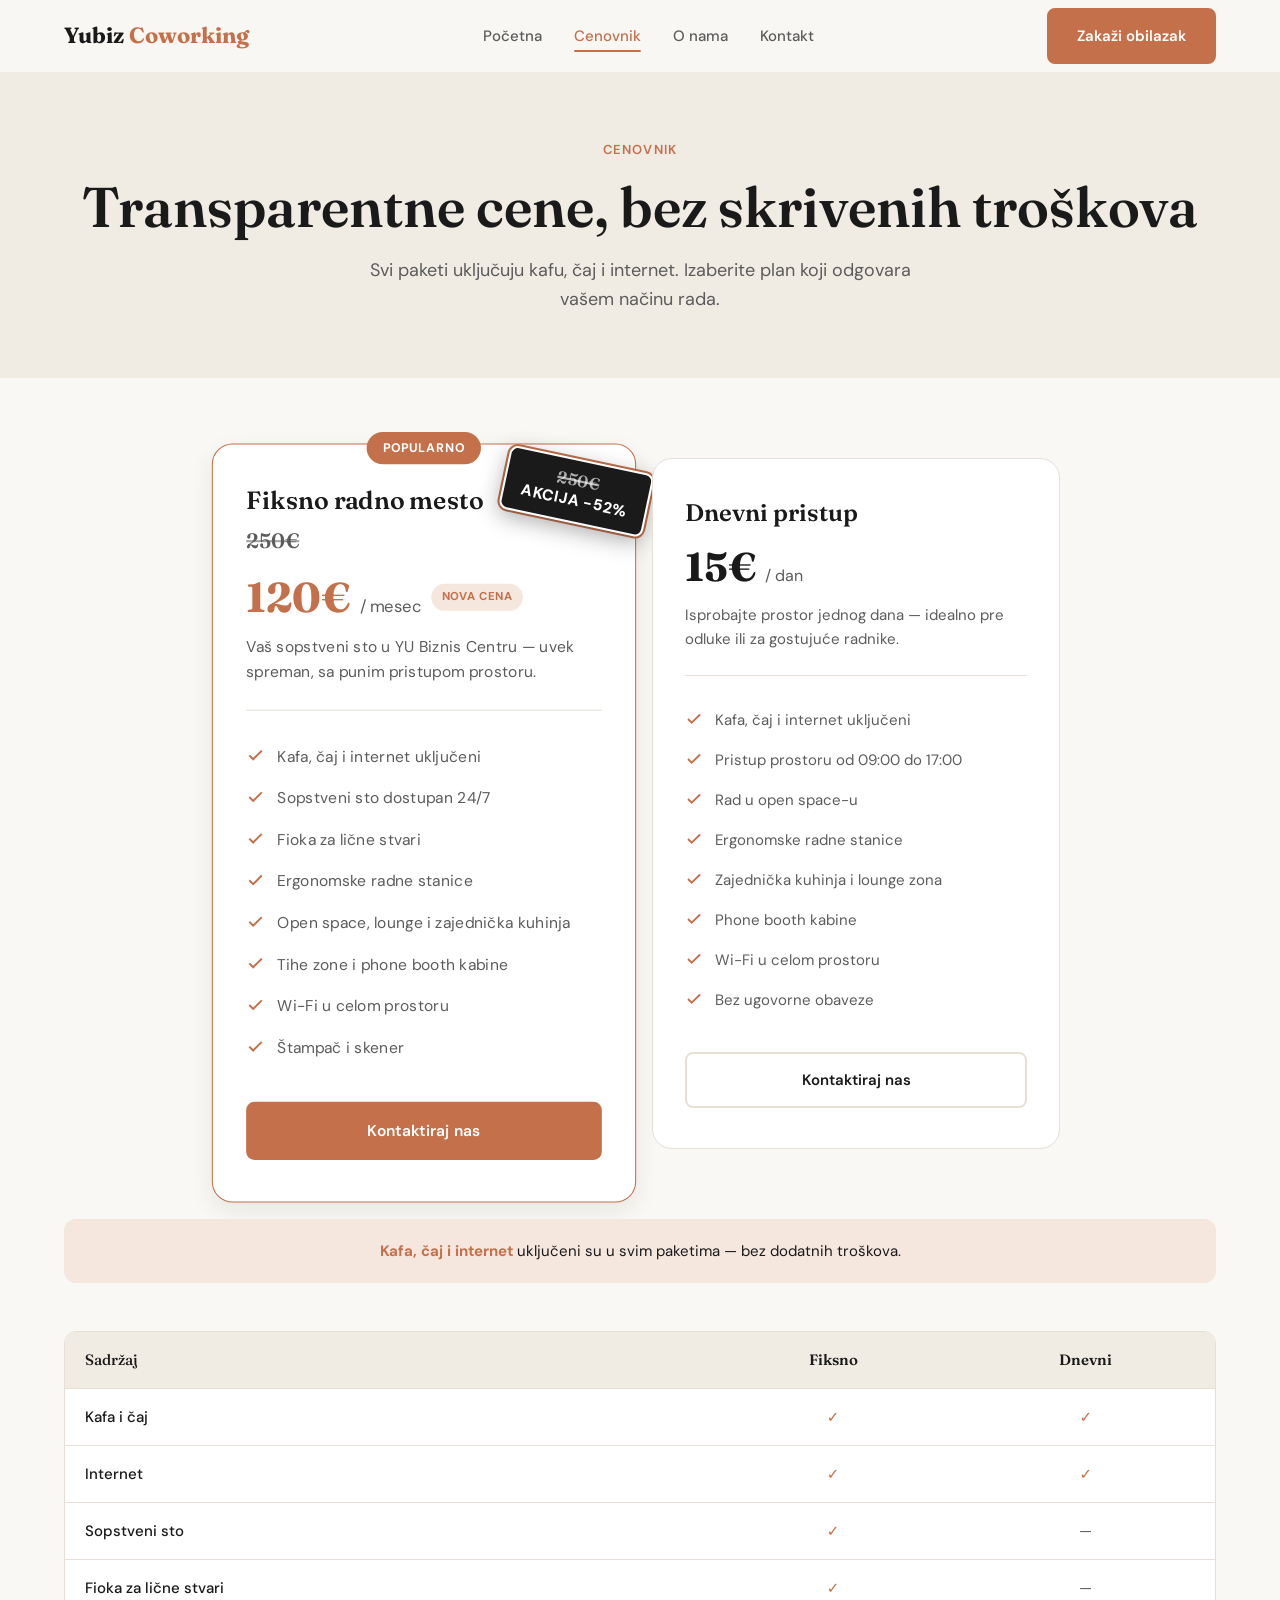
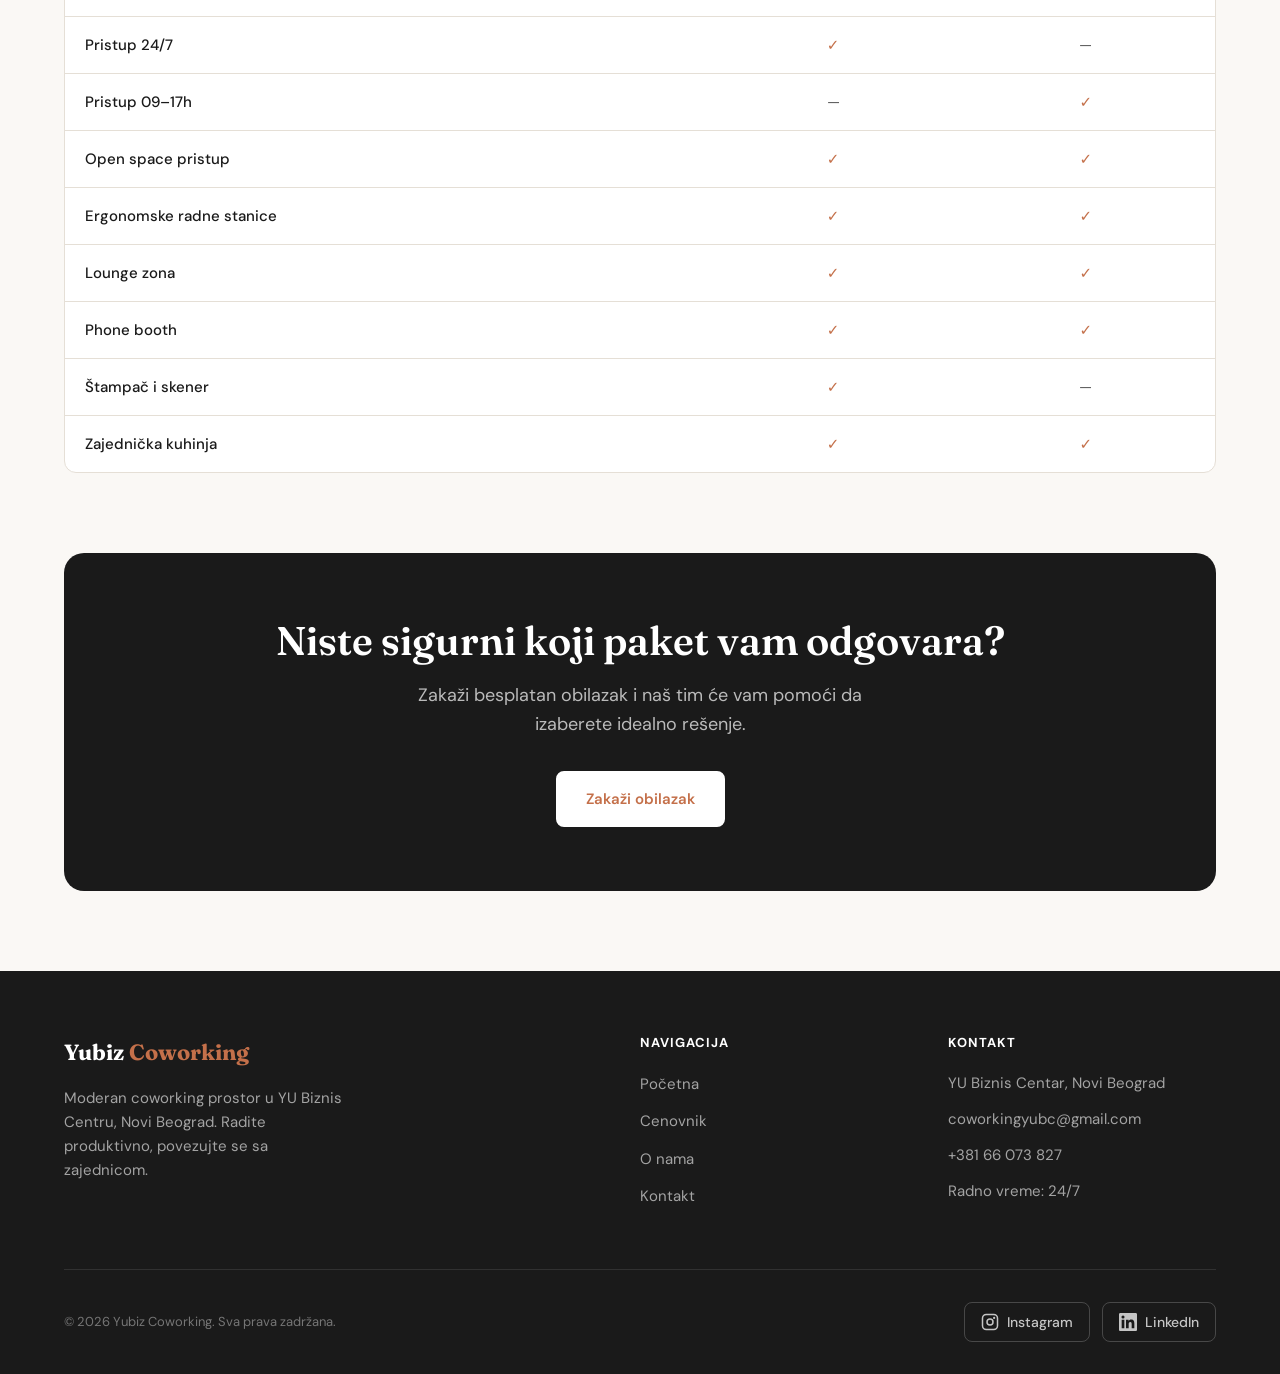
==== commit 2ede69ba: "Update pricing details across HTML pages to reflect the new rate of 120€/month for fixed workspaces," ====
--- a/cenovnik.html
+++ b/cenovnik.html
@@ -8,16 +8,16 @@
   <meta property="og:site_name" content="Yubiz Coworking">
   <meta property="og:locale" content="sr_RS">
   <meta property="og:title" content="Cenovnik — Yubiz Coworking">
-  <meta property="og:description" content="Fiksno radno mesto 250€/mes i dnevni pristup 15€/dan. Kafa, čaj i internet uključeni u YU Biznis Centru.">
-  <meta property="og:url" content="https://dusanb994.github.io/coworking/cenovnik.html">
-  <meta property="og:image" content="https://dusanb994.github.io/coworking/assets/images/open-space-3.png">
+  <meta property="og:description" content="Fiksno radno mesto 120€/mes (nova cena) i dnevni pristup 15€/dan. Kafa, čaj i internet uključeni u YU Biznis Centru.">
+  <meta property="og:url" content="https://coworking.co.rs/cenovnik.html">
+  <meta property="og:image" content="https://coworking.co.rs/assets/images/open-space-3.png">
   <meta property="og:image:width" content="1024">
   <meta property="og:image:height" content="682">
   <meta property="og:image:alt" content="Open space u Yubiz Coworking prostoru, Novi Beograd">
   <meta name="twitter:card" content="summary_large_image">
   <meta name="twitter:title" content="Cenovnik — Yubiz Coworking">
   <meta name="twitter:description" content="Fiksno radno mesto i dnevni pristup — pogledajte pakete i cene.">
-  <meta name="twitter:image" content="https://dusanb994.github.io/coworking/assets/images/open-space-3.png">
+  <meta name="twitter:image" content="https://coworking.co.rs/assets/images/open-space-3.png">
   <title>Cenovnik — Yubiz Coworking</title>
   <link rel="icon" href="assets/favicon.svg" type="image/svg+xml">
   <link rel="preconnect" href="https://fonts.googleapis.com">
@@ -67,8 +67,18 @@
         <div class="pricing-grid pricing-grid-2">
           <div class="pricing-card featured reveal">
             <span class="pricing-badge">Popularno</span>
+            <span class="pricing-deal-badge">
+              <span class="pricing-deal-badge__old">250€</span>
+              <span class="pricing-deal-badge__text">Akcija −52%</span>
+            </span>
             <h3>Fiksno radno mesto</h3>
-            <div class="pricing-price">250€ <span>/ mesec</span></div>
+            <div class="pricing-price-wrap">
+              <span class="pricing-price-old">250€</span>
+              <div class="pricing-price-row">
+                <div class="pricing-price pricing-price--sale">120€ <span>/ mesec</span></div>
+                <span class="pricing-price-label">Nova cena</span>
+              </div>
+            </div>
             <p class="pricing-desc">Vaš sopstveni sto u YU Biznis Centru — uvek spreman, sa punim pristupom prostoru.</p>
             <ul class="pricing-features">
               <li>
--- a/css/styles.css
+++ b/css/styles.css
@@ -534,6 +534,49 @@
 .pricing-card.featured {
   border-color: var(--color-accent);
   box-shadow: var(--shadow-md);
+  overflow: visible;
+}
+
+.pricing-deal-badge {
+  position: absolute;
+  top: 0.875rem;
+  right: -0.875rem;
+  transform: rotate(12deg);
+  z-index: 3;
+  display: flex;
+  flex-direction: column;
+  align-items: center;
+  gap: 0.125rem;
+  background-color: var(--color-dark);
+  color: #fff;
+  padding: 0.625rem 1rem 0.75rem;
+  border-radius: 8px;
+  border: 2px solid #fff;
+  box-shadow:
+    0 6px 20px rgba(26, 26, 26, 0.35),
+    0 0 0 2px var(--color-accent);
+  text-align: center;
+  line-height: 1.1;
+}
+
+.pricing-deal-badge__old {
+  font-family: var(--font-heading);
+  font-size: 1rem;
+  font-weight: 600;
+  color: rgba(255, 255, 255, 0.65);
+  text-decoration: line-through;
+  text-decoration-thickness: 2px;
+}
+
+.pricing-deal-badge__text {
+  font-size: 0.9375rem;
+  font-weight: 800;
+  letter-spacing: 0.04em;
+  text-transform: uppercase;
+}
+
+.pricing-card.featured h3 {
+  padding-right: 6.5rem;
 }
 
 .pricing-badge {
@@ -564,6 +607,46 @@
   margin-bottom: 0.25rem;
 }
 
+.pricing-price-wrap {
+  margin-bottom: 0.25rem;
+}
+
+.pricing-price-old {
+  display: block;
+  font-family: var(--font-heading);
+  font-size: 1.25rem;
+  font-weight: 600;
+  color: var(--color-text-muted);
+  text-decoration: line-through;
+  text-decoration-thickness: 2px;
+  text-decoration-color: rgba(92, 92, 92, 0.55);
+  margin-bottom: 0.375rem;
+}
+
+.pricing-price-row {
+  display: flex;
+  align-items: center;
+  flex-wrap: wrap;
+  gap: 0.625rem;
+}
+
+.pricing-price-label {
+  display: inline-block;
+  font-size: 0.6875rem;
+  font-weight: 700;
+  letter-spacing: 0.04em;
+  text-transform: uppercase;
+  color: var(--color-accent);
+  background-color: var(--color-accent-light);
+  padding: 0.25rem 0.625rem;
+  border-radius: 999px;
+}
+
+.pricing-price--sale {
+  color: var(--color-accent);
+  margin-bottom: 0;
+}
+
 .pricing-price span {
   font-family: var(--font-body);
   font-size: 1rem;
